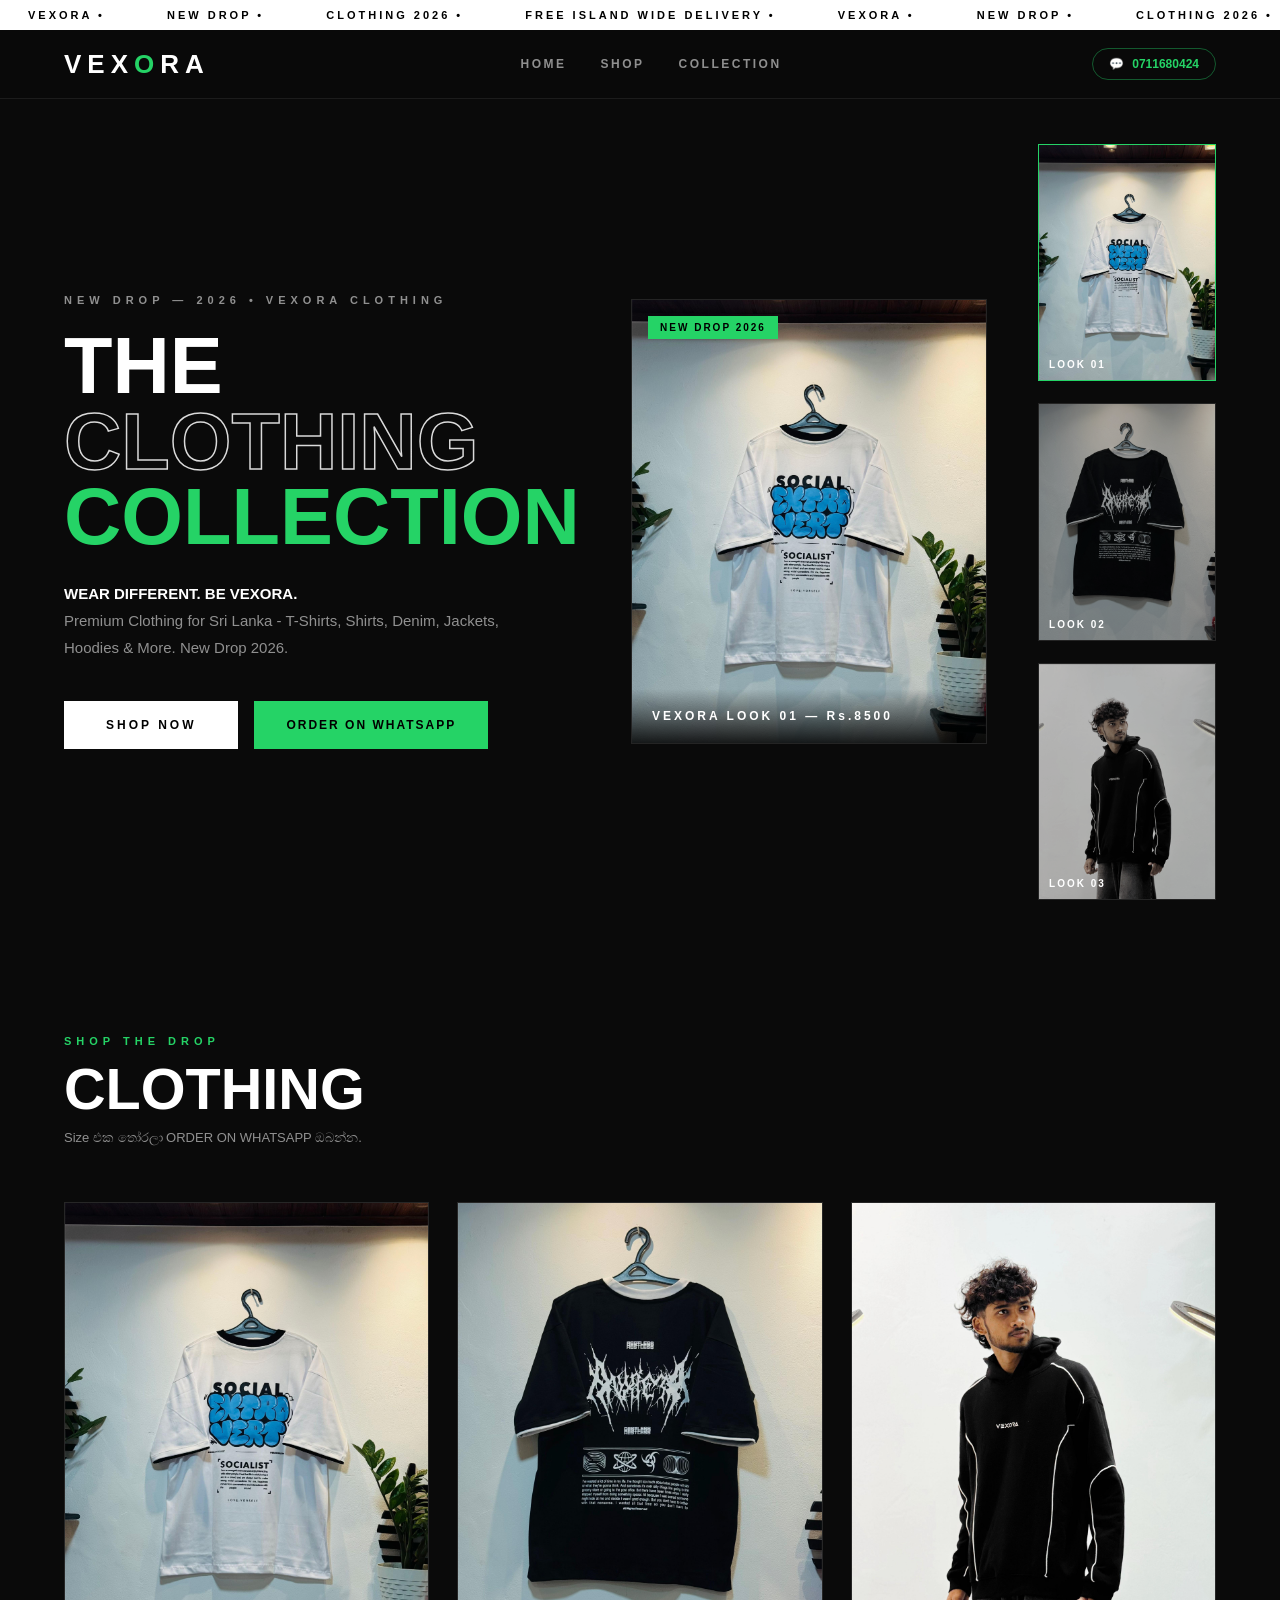
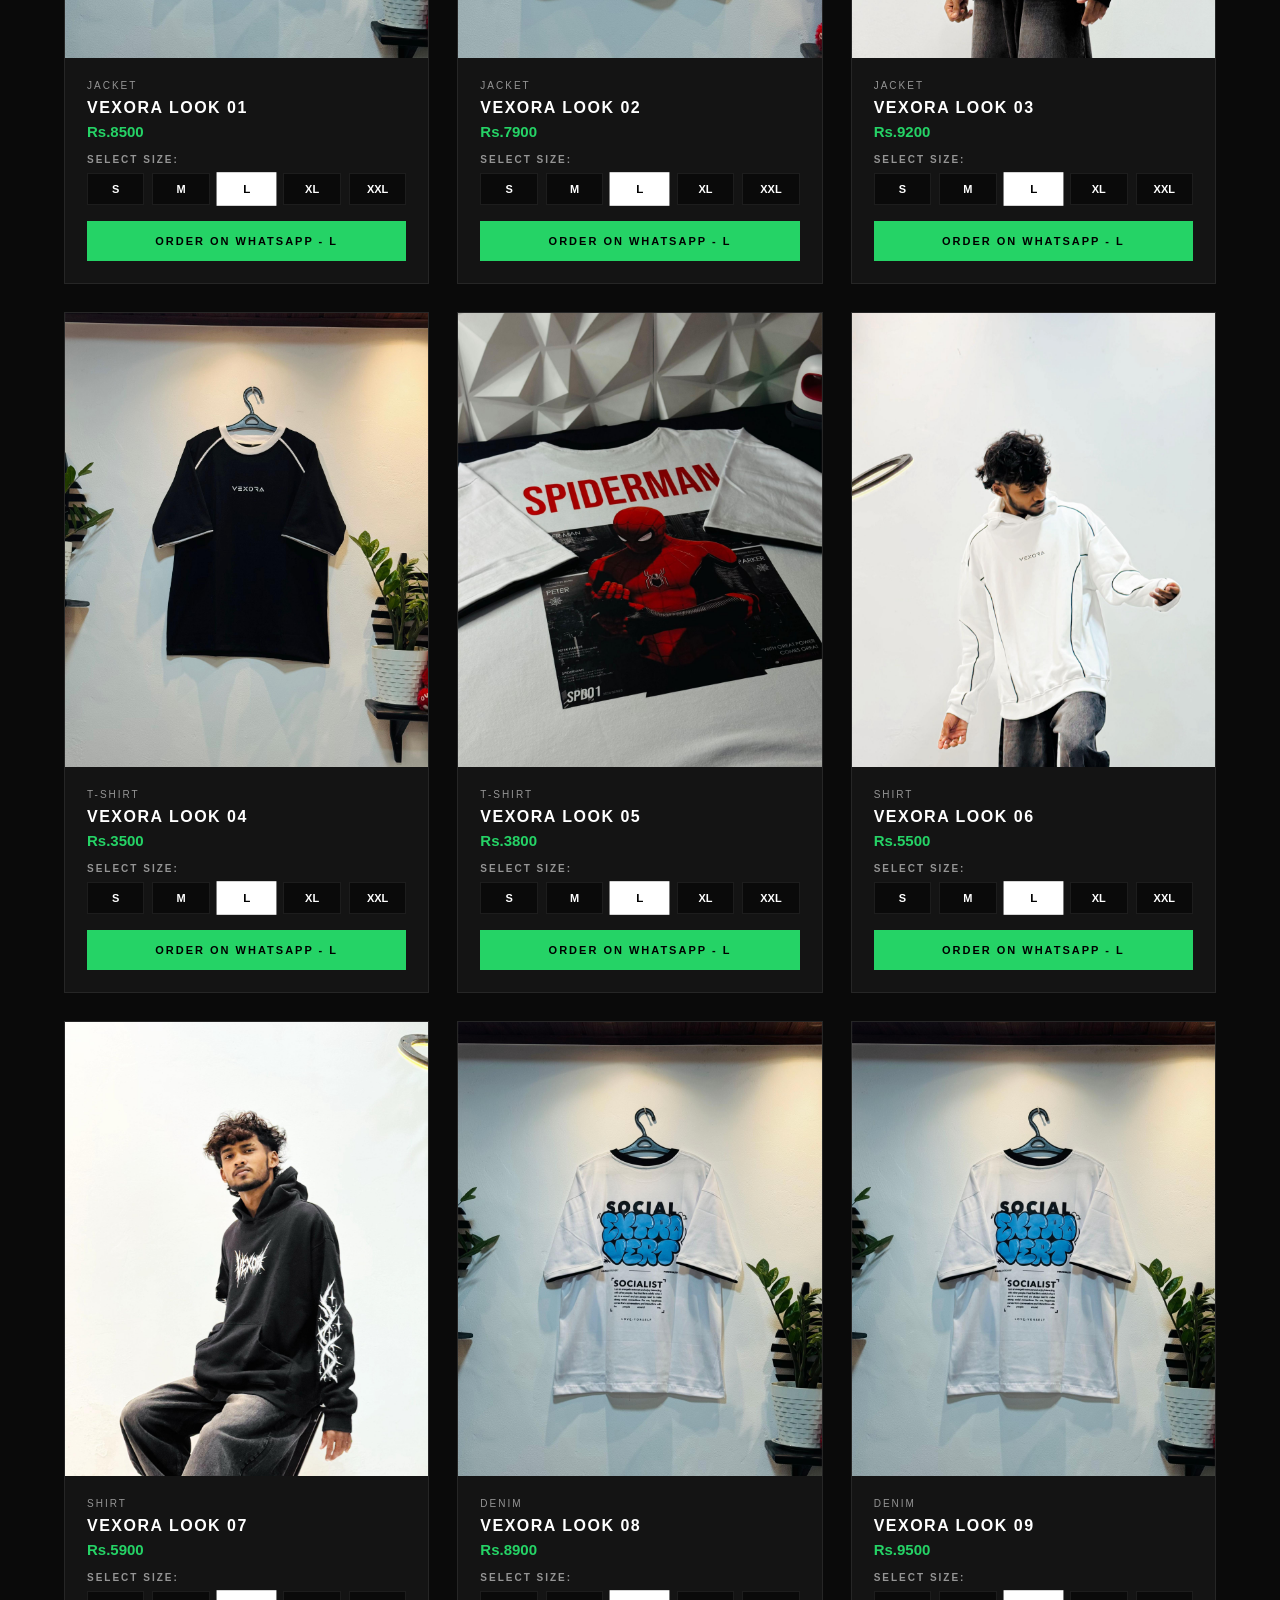
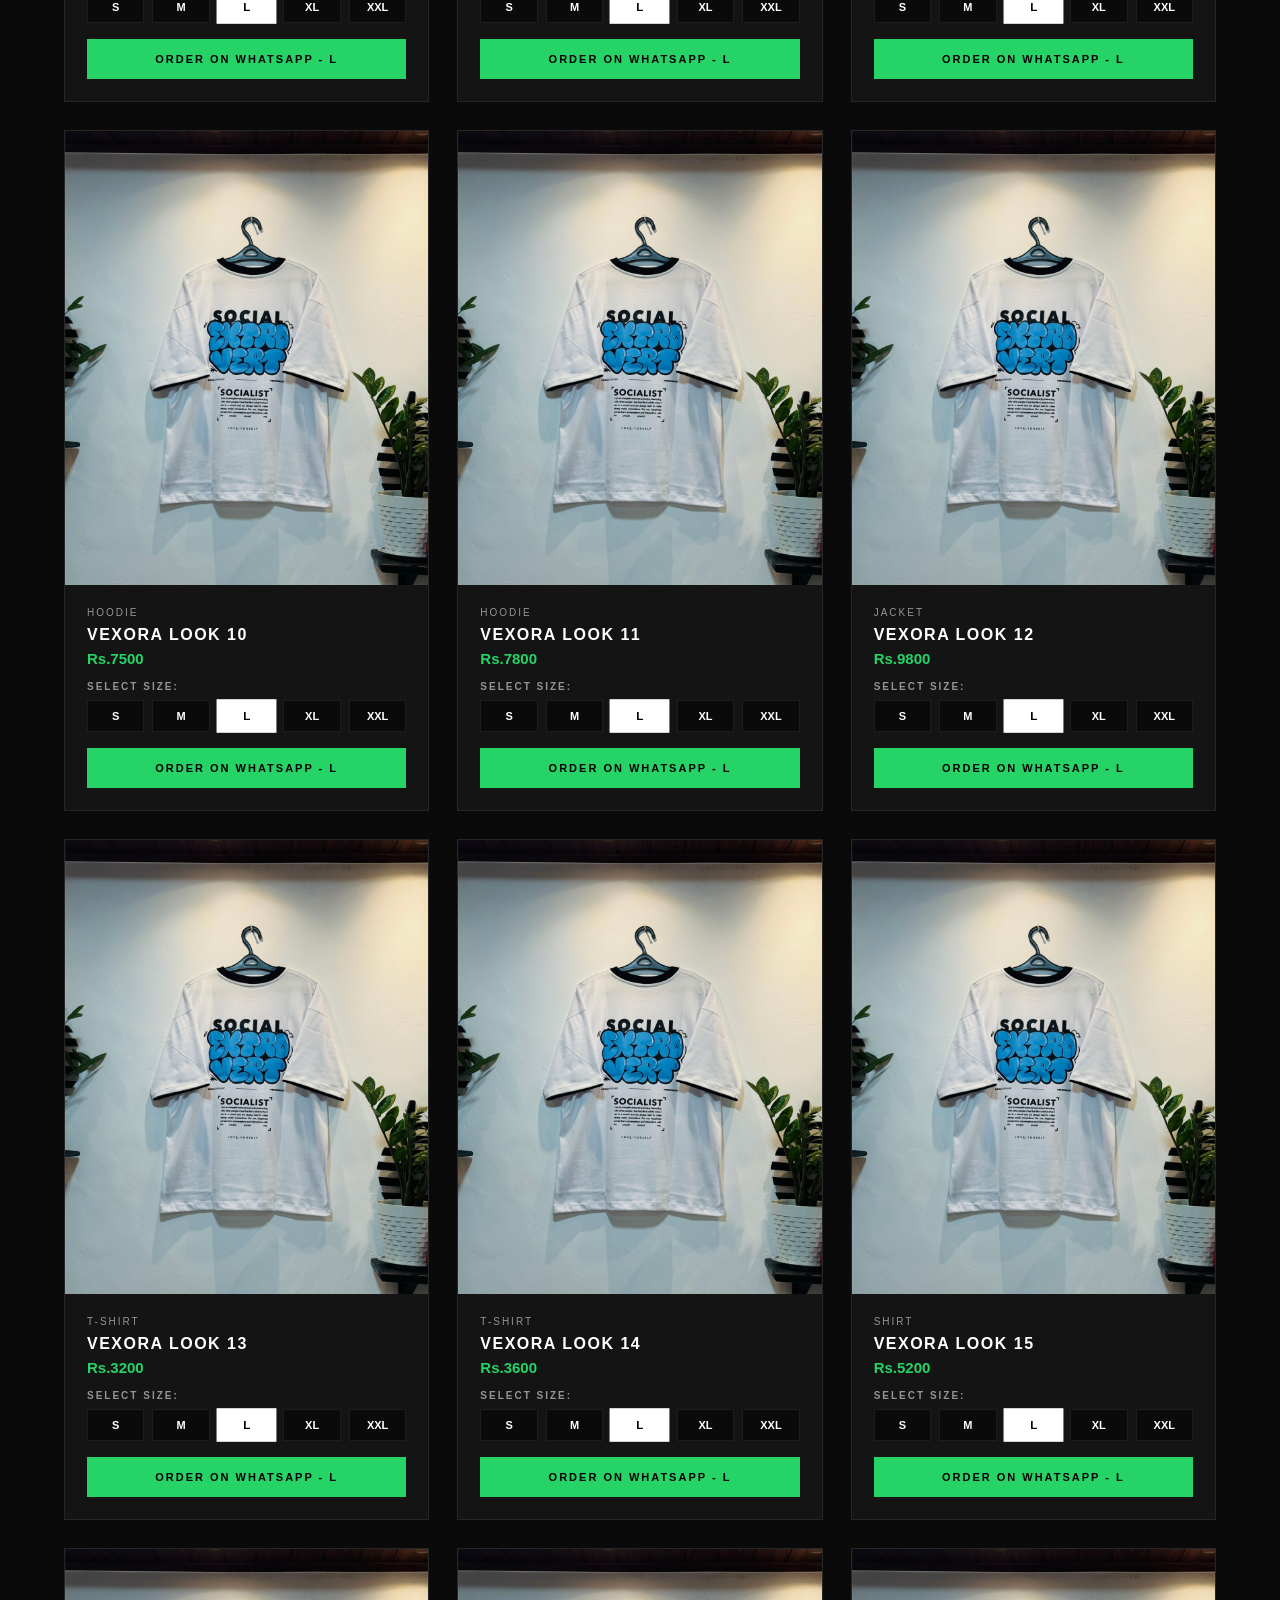
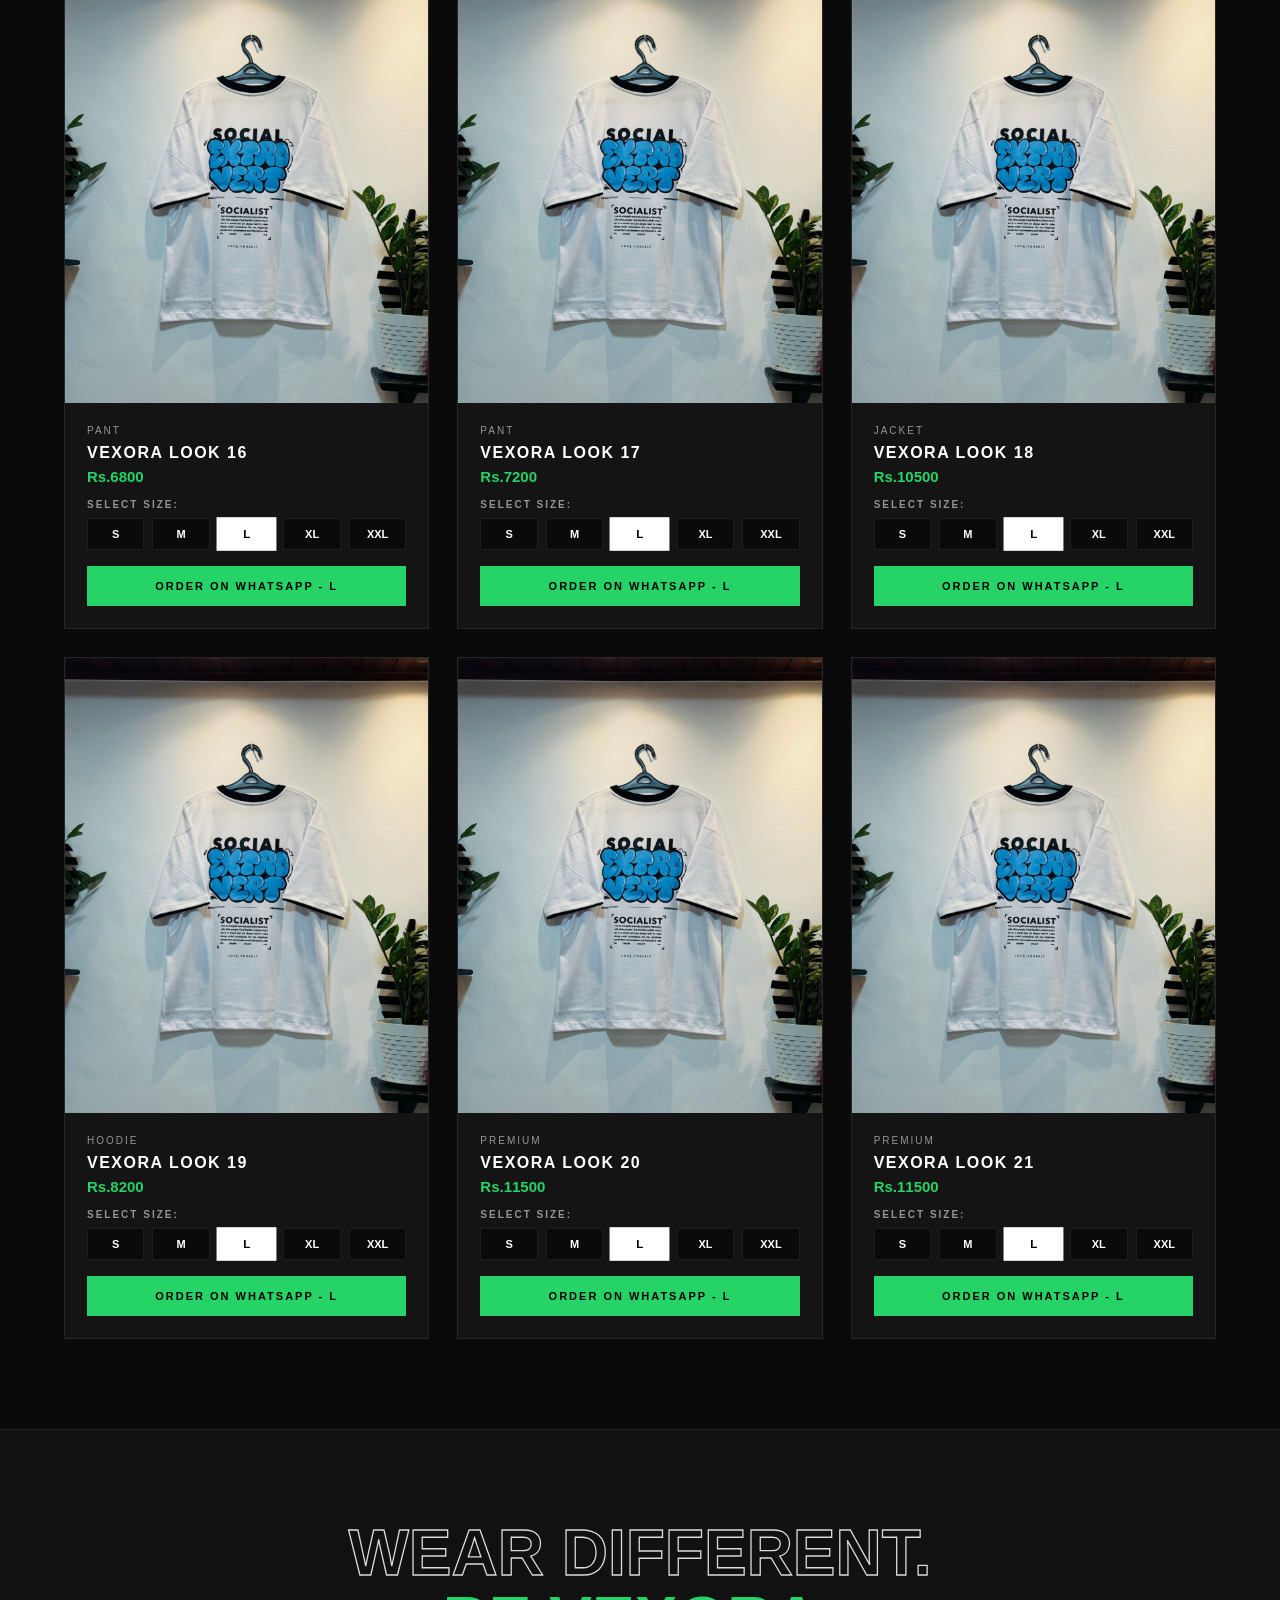
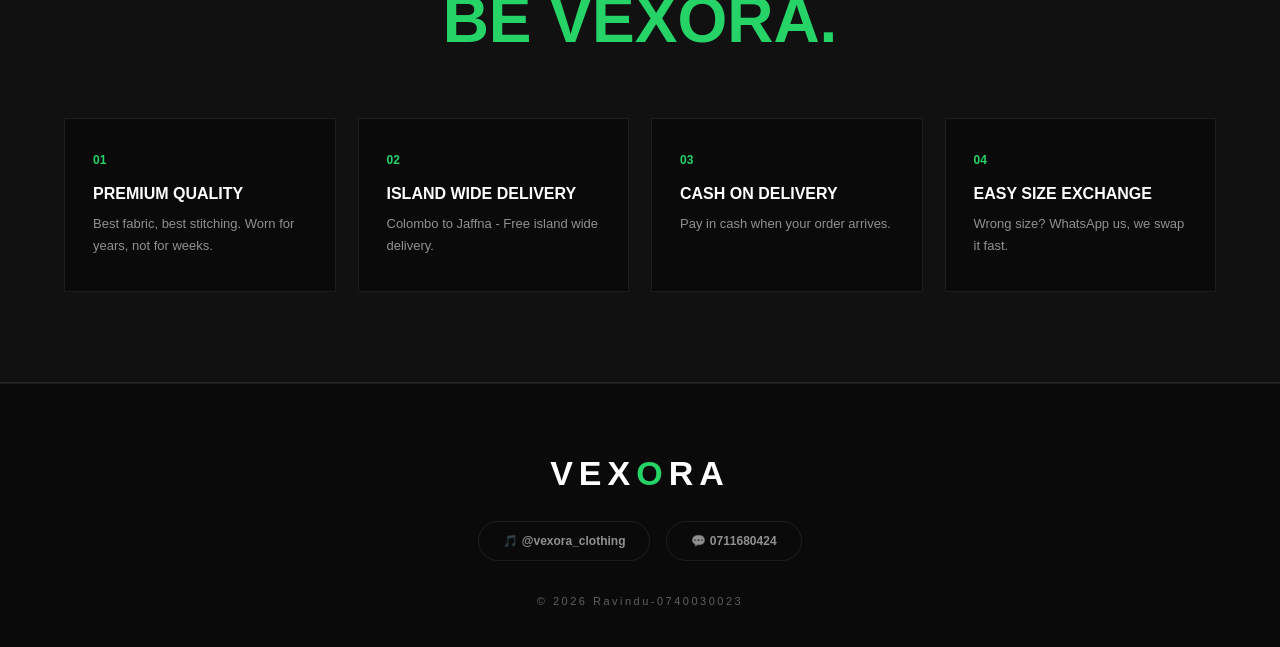
==== index.html @ c3bc8839 "Add files via upload" ====
<!DOCTYPE html>
<html lang="en">
<head>
<meta charset="UTF-8">
<meta name="viewport" content="width=device-width, initial-scale=1.0">
<title>VEXORA </title>
<style>
:root{--bg:#0a0a0a;--bg-soft:#111;--card:#141414;--line:rgba(255,255,255,.08);--text:#fff;--muted:rgba(255,255,255,.55);--green:#25D366;--ease:cubic-bezier(.22,1,.36,1);}
*{margin:0;padding:0;box-sizing:border-box}html{scroll-behavior:smooth}body{background:var(--bg);color:var(--text);font-family:Arial,sans-serif;overflow-x:hidden}
.marquee{overflow:hidden;background:#fff;color:#000;padding:9px 0;white-space:nowrap;font-size:11px;font-weight:700;letter-spacing:3px}
.marquee-track{display:inline-block;animation:marquee 22s linear infinite}.marquee-track span{margin:0 28px}
@keyframes marquee{from{transform:translateX(0)}to{transform:translateX(-50%)}}
header{position:sticky;top:0;z-index:50;display:flex;align-items:center;justify-content:space-between;gap:16px;padding:18px 5vw;background:rgba(10,10,10,.85);backdrop-filter:blur(14px);border-bottom:1px solid var(--line)}
.logo{font-size:26px;font-weight:900;letter-spacing:6px;text-decoration:none;color:#fff}.logo em{font-style:normal;color:var(--green)}
nav{display:flex;gap:34px}nav a{color:var(--muted);text-decoration:none;font-size:12px;font-weight:700;letter-spacing:2.5px}nav a:hover{color:#fff}
.header-wa{display:flex;align-items:center;gap:8px;color:var(--green);text-decoration:none;font-size:12px;font-weight:700;border:1px solid rgba(37,211,102,.4);padding:8px 16px;border-radius:100px;white-space:nowrap}.header-wa:hover{background:var(--green);color:#000}
.burger{display:none;background:none;border:none;color:#fff;font-size:24px;cursor:pointer}
.hero{display:grid;grid-template-columns:1.05fr 1.1fr .55fr;align-items:center;gap:4vw;padding:5vh 5vw}
.hero-left{animation:fadeUp 1s var(--ease) both}.hero-kicker{font-size:11px;font-weight:700;letter-spacing:5px;color:var(--muted);margin-bottom:22px}
.hero h1{font-size:clamp(44px,6.2vw,96px);font-weight:900;line-height:.95}.hero h1 .stroke{color:transparent;-webkit-text-stroke:1.5px rgba(255,255,255,.85)}.hero h1 .green{color:var(--green)}
.hero-sub{margin:26px 0 40px;font-size:15px;color:var(--muted);max-width:440px;line-height:1.8}.hero-sub strong{color:#fff}
.btn-row{display:flex;gap:16px;flex-wrap:wrap}.btn-shop{display:inline-flex;padding:17px 42px;background:#fff;color:#000;font-size:12px;font-weight:900;letter-spacing:3px;text-decoration:none;animation:glowShop 2.4s infinite}
@keyframes glowShop{0%,100%{box-shadow:0 0 22px rgba(255,255,255,.28)}50%{box-shadow:0 0 44px rgba(255,255,255,.5)}}
.btn-wa{display:inline-flex;align-items:center;justify-content:center;gap:10px;padding:17px 32px;background:var(--green);color:#000;font-size:12px;font-weight:900;letter-spacing:2px;text-decoration:none}.btn-wa:hover{transform:translateY(-3px)}
.hero-center{animation:fadeUp 1.1s var(--ease) .15s both}.hero-center .frame{position:relative;overflow:hidden;aspect-ratio:4/5;background:var(--bg-soft);border:1px solid var(--line)}
.hero-center img{width:100%;height:100%;object-fit:cover;display:block;transition:transform .8s var(--ease),opacity .3s}.hero-center:hover img{transform:scale(1.06)}
.hero-center .tag{position:absolute;top:16px;left:16px;background:var(--green);color:#000;font-size:10px;font-weight:900;letter-spacing:2px;padding:6px 12px;z-index:2}
.hero-center .name{position:absolute;bottom:0;left:0;right:0;padding:20px;font-size:12px;font-weight:700;letter-spacing:3px;background:linear-gradient(transparent,rgba(0,0,0,.85))}
.hero-thumbs{display:flex;flex-direction:column;gap:22px}.thumb{position:relative;overflow:hidden;aspect-ratio:3/4;background:var(--bg-soft);border:1px solid var(--line);cursor:pointer}.thumb img{width:100%;height:100%;object-fit:cover;filter:grayscale(.55) brightness(.75);transition:.4s}.thumb:hover img,.thumb.active img{filter:grayscale(0) brightness(1)}.thumb.active{border-color:var(--green)}.thumb span{position:absolute;bottom:10px;left:10px;font-size:10px;font-weight:700;letter-spacing:2px}
section{padding:90px 5vw}.section-head{margin-bottom:56px}.section-head .kicker{font-size:11px;font-weight:700;letter-spacing:5px;color:var(--green);margin-bottom:14px}.section-head h2{font-size:clamp(34px,4.5vw,64px);font-weight:900;line-height:1}.section-head h2 .stroke{color:transparent;-webkit-text-stroke:1.2px rgba(255,255,255,.8)}
.shop-grid{display:grid;grid-template-columns:repeat(auto-fill,minmax(280px,1fr));gap:28px}
.card{background:var(--card);border:1px solid var(--line);overflow:hidden;transition:.4s;animation:fadeUp .9s var(--ease) both}.card:hover{transform:translateY(-8px);border-color:rgba(255,255,255,.25);box-shadow:0 30px 60px rgba(0,0,0,.6)}
.card-img{overflow:hidden;aspect-ratio:4/5;background:#0d0d0d}.card-img img{width:100%;height:100%;object-fit:cover;transition:.8s}.card:hover .card-img img{transform:scale(1.12)}
.card-body{padding:22px}.card-name{font-size:16px;font-weight:800;letter-spacing:1.5px;margin-bottom:6px}.card-price{font-size:15px;color:var(--green);font-weight:800;margin-bottom:14px}.card-cat{font-size:10px;letter-spacing:2px;color:var(--muted);margin-bottom:8px}
.card .btn-wa{width:100%;padding:14px 10px;font-size:11px}
.size-label{font-size:10px;font-weight:700;letter-spacing:2px;color:var(--muted);margin-bottom:8px}.size-row{display:flex;gap:8px;margin-bottom:16px;flex-wrap:wrap}.size-btn{flex:1;min-width:42px;padding:9px 0;background:#0a0a0a;color:#fff;border:1px solid var(--line);cursor:pointer;font-size:11px;font-weight:800}.size-btn.active{background:#fff;color:#000;transform:scale(1.05)}
.why{background:var(--bg-soft);border-top:1px solid var(--line);border-bottom:1px solid var(--line);text-align:center}.why h2{font-size:clamp(36px,5vw,72px);font-weight:900;line-height:1.05;margin-bottom:64px}.why h2 .stroke{color:transparent;-webkit-text-stroke:1.3px rgba(255,255,255,.85)}.why h2 .green{color:var(--green)}
.why-grid{display:grid;grid-template-columns:repeat(auto-fit,minmax(220px,1fr));gap:22px;text-align:left}.why-item{border:1px solid var(--line);padding:34px 28px;background:var(--bg)}.why-item .num{font-size:12px;font-weight:900;color:var(--green);margin-bottom:18px;display:block}.why-item h3{font-size:16px;font-weight:800;margin-bottom:10px}.why-item p{font-size:13px;color:var(--muted);line-height:1.7}
footer{padding:70px 5vw 40px;text-align:center;border-top:1px solid var(--line)}footer .logo{font-size:34px;display:inline-block;margin-bottom:28px}.socials{display:flex;justify-content:center;gap:16px;margin-bottom:34px;flex-wrap:wrap}.socials a{display:inline-flex;gap:9px;color:var(--muted);text-decoration:none;font-size:12px;font-weight:700;border:1px solid var(--line);padding:12px 24px;border-radius:100px}.socials a:hover{color:#fff}.socials a.wa:hover{color:var(--green);border-color:var(--green)}footer .copy{color:rgba(255,255,255,.35);font-size:11px;letter-spacing:2.5px}
@keyframes fadeUp{from{opacity:0;transform:translateY(40px)}to{opacity:1;transform:translateY(0)}}
@media(max-width:1024px){.hero{grid-template-columns:1fr 1fr;grid-template-areas:"left thumbs" "center center"}.hero-left{grid-area:left}.hero-center{grid-area:center;max-width:520px;margin:0 auto;width:100%}.hero-thumbs{grid-area:thumbs}}
@media(max-width:768px){nav{display:none;position:absolute;top:100%;left:0;right:0;flex-direction:column;background:#0a0a0a;padding:10px 0}nav.open{display:flex}nav a{padding:16px 5vw;border-top:1px solid var(--line)}.burger{display:block}.header-wa span{display:none}.hero{grid-template-columns:1fr;grid-template-areas:"left" "center" "thumbs";gap:34px;padding:5vh 6vw 60px}.hero-thumbs{flex-direction:row}.thumb{flex:1}section{padding:64px 6vw}.btn-shop,.btn-wa{width:100%}}
</style>
<base target="_blank">
</head>
<body>

<div class="marquee"><div class="marquee-track" id="marqueeTrack"></div></div>

<header>
  <a class="logo" href="#home">VEX<em>O</em>RA</a>
  <nav id="mainNav"><a href="#home">HOME</a><a href="#shop">SHOP</a><a href="#collection">COLLECTION</a></nav>
  <div style="display:flex;align-items:center;gap:14px">
    <a class="header-wa" href="https://wa.me/94711680424" target="_blank">💬 <span>0711680424</span></a>
    <button class="burger" id="burger">☰</button>
  </div>
</header>

<section class="hero" id="home">
  <div class="hero-left">
    <div class="hero-kicker">NEW DROP — 2026 • VEXORA CLOTHING</div>
    <h1>THE<br><span class="stroke">CLOTHING</span><br><span class="green">COLLECTION</span></h1>
    <p class="hero-sub"><strong>WEAR DIFFERENT. BE VEXORA.</strong><br>Premium Clothing for Sri Lanka - T-Shirts, Shirts, Denim, Jackets, Hoodies & More. New Drop 2026.</p>
    <div class="btn-row"><a class="btn-shop" href="#shop">SHOP NOW</a><a class="btn-wa" href="https://wa.me/94711680424?text=Hi%20VEXORA!%20I%20want%20to%20order%20from%20VEXORA%20Clothing" target="_blank">ORDER ON WHATSAPP</a></div>
  </div>
  <div class="hero-center"><div class="frame"><span class="tag">NEW DROP 2026</span><img id="mainImg" src="jacket1.jpg"><div class="name" id="mainName">VEXORA LOOK 01 — Rs.8500</div></div></div>
  <div class="hero-thumbs">
    <div class="thumb active" data-src="jacket1.jpg" data-name="VEXORA LOOK 01 — Rs.8500"><img src="jacket1.jpg"><span>LOOK 01</span></div>
    <div class="thumb" data-src="jacket2.jpg" data-name="VEXORA LOOK 02 — Rs.7900"><img src="jacket2.jpg"><span>LOOK 02</span></div>
    <div class="thumb" data-src="jacket3.jpg" data-name="VEXORA LOOK 03 — Rs.9200"><img src="jacket3.jpg"><span>LOOK 03</span></div>
  </div>
</section>

<section id="shop">
  <div class="section-head"><div class="kicker">SHOP THE DROP</div><h2> CLOTHING <span class="stroke"></span></h2><p style="color:var(--muted);margin-top:12px;font-size:13px"> Size එක තෝරලා ORDER ON WHATSAPP ඔබන්න.</p></div>
  <div class="shop-grid" id="shopGrid"></div>
</section>

<section class="why" id="collection">
  <h2><span class="stroke">WEAR DIFFERENT.</span><br><span class="green">BE VEXORA.</span></h2>
  <div class="why-grid">
    <div class="why-item"><span class="num">01</span><h3>PREMIUM QUALITY</h3><p>Best fabric, best stitching. Worn for years, not for weeks.</p></div>
    <div class="why-item"><span class="num">02</span><h3>ISLAND WIDE DELIVERY</h3><p>Colombo to Jaffna - Free island wide delivery.</p></div>
    <div class="why-item"><span class="num">03</span><h3>CASH ON DELIVERY</h3><p>Pay in cash when your order arrives.</p></div>
    <div class="why-item"><span class="num">04</span><h3>EASY SIZE EXCHANGE</h3><p>Wrong size? WhatsApp us, we swap it fast.</p></div>
  </div>
</section>

<footer>
  <a class="logo" href="#home">VEX<em>O</em>RA</a>
  <div class="socials"><a href="https://www.tiktok.com/@vexora_clothing" target="_blank">🎵 @vexora_clothing</a><a class="wa" href="https://wa.me/94711680424" target="_blank">💬 0711680424</a></div>
  <p class="copy">© 2026 Ravindu-0740030023 </p>
</footer>

<script>
(function(){const msg="VEXORA • NEW DROP • CLOTHING 2026 • FREE ISLAND WIDE DELIVERY • ";const t=document.getElementById("marqueeTrack");t.innerHTML="<span>"+(msg+msg+msg+msg).replace(/ • /g," • </span><span>")+"</span>";})();

/* 👇 jacket1 ඉදන් jacket20 වෙනකන් - 50 ITEMS */
const PRODUCTS = [
  { name:"VEXORA Look 01", cat:"JACKET", price:"Rs.8500", img:"jacket1.jpg" },
  { name:"VEXORA Look 02", cat:"JACKET", price:"Rs.7900", img:"jacket2.jpg" },
  { name:"VEXORA Look 03", cat:"JACKET", price:"Rs.9200", img:"jacket3.jpg" },
  { name:"VEXORA Look 04", cat:"T-SHIRT", price:"Rs.3500", img:"jacket4.jpg" },
  { name:"VEXORA Look 05", cat:"T-SHIRT", price:"Rs.3800", img:"jacket5.jpg" },
  { name:"VEXORA Look 06", cat:"SHIRT", price:"Rs.5500", img:"jacket6.jpg" },
  { name:"VEXORA Look 07", cat:"SHIRT", price:"Rs.5900", img:"jacket7.jpg" },
  { name:"VEXORA Look 08", cat:"DENIM", price:"Rs.8900", img:"jacket8.jpg" },
  { name:"VEXORA Look 09", cat:"DENIM", price:"Rs.9500", img:"jacket9.jpg" },
  { name:"VEXORA Look 10", cat:"HOODIE", price:"Rs.7500", img:"jacket10.jpg" },
  { name:"VEXORA Look 11", cat:"HOODIE", price:"Rs.7800", img:"jacket11.jpg" },
  { name:"VEXORA Look 12", cat:"JACKET", price:"Rs.9800", img:"jacket12.jpg" },
  { name:"VEXORA Look 13", cat:"T-SHIRT", price:"Rs.3200", img:"jacket13.jpg" },
  { name:"VEXORA Look 14", cat:"T-SHIRT", price:"Rs.3600", img:"jacket14.jpg" },
  { name:"VEXORA Look 15", cat:"SHIRT", price:"Rs.5200", img:"jacket15.jpg" },
  { name:"VEXORA Look 16", cat:"PANT", price:"Rs.6800", img:"jacket16.jpg" },
  { name:"VEXORA Look 17", cat:"PANT", price:"Rs.7200", img:"jacket17.jpg" },
  { name:"VEXORA Look 18", cat:"JACKET", price:"Rs.10500", img:"jacket18.jpg" },
  { name:"VEXORA Look 19", cat:"HOODIE", price:"Rs.8200", img:"jacket19.jpg" },
  { name:"VEXORA Look 20", cat:"PREMIUM", price:"Rs.11500", img:"jacket20.jpg" },
   { name:"VEXORA Look 21", cat:"PREMIUM", price:"Rs.11500", img:"jacket20.jpg" },
];
const WA = "https://wa.me/94711680424";
const SIZES = ["S","M","L","XL","XXL"];

(function(){
  const grid = document.getElementById("shopGrid");
  grid.innerHTML = PRODUCTS.map(function(p,i){
    const sizeBtns = SIZES.map(function(s){ return '<button class="size-btn'+(s==="L"?" active":"")+'" data-size="'+s+'" onclick="selectSize(this,'+i+')">'+s+'</button>'; }).join("");
    const link = WA + "?text=" + encodeURIComponent("Hi VEXORA! I want to order " + p.name + " - " + p.price + " - Size L");
    return '<div class="card"><div class="card-img"><img src="'+p.img+'" alt="'+p.name+'" loading="lazy" onerror="this.src=\'jacket1.jpg\'"></div><div class="card-body"><div class="card-cat">'+p.cat+'</div><div class="card-name">'+p.name.toUpperCase()+'</div><div class="card-price">'+p.price+'</div><div class="size-label">SELECT SIZE:</div><div class="size-row">'+sizeBtns+'</div><a class="btn-wa" id="orderBtn'+i+'" href="'+link+'" target="_blank">ORDER ON WHATSAPP - L</a></div></div>';
  }).join("");
})();

function selectSize(btn,index){
  const card=btn.closest(".card");
  card.querySelectorAll(".size-btn").forEach(function(b){b.classList.remove("active")});
  btn.classList.add("active");
  const size=btn.dataset.size; const p=PRODUCTS[index];
  const ob=document.getElementById("orderBtn"+index);
  ob.href=WA+"?text="+encodeURIComponent("Hi VEXORA! I want to order "+p.name+" - "+p.price+" - Size "+size);
  ob.textContent="ORDER ON WHATSAPP - "+size;
}
(function(){
  const mainImg=document.getElementById("mainImg"), mainName=document.getElementById("mainName");
  document.querySelectorAll(".thumb").forEach(function(t){ t.addEventListener("click",function(){ document.querySelectorAll(".thumb").forEach(function(x){x.classList.remove("active")}); t.classList.add("active"); mainImg.style.opacity="0"; setTimeout(function(){ mainImg.src=t.dataset.src; mainName.textContent=t.dataset.name; setTimeout(function(){mainImg.style.opacity="1"},200); },180); }); });
})();
(function(){ const b=document.getElementById("burger"), n=document.getElementById("mainNav"); b.addEventListener("click",function(){n.classList.toggle("open")}); n.querySelectorAll("a").forEach(function(a){a.addEventListener("click",function(){n.classList.remove("open")})}); })();
</script>
</body>
</html>
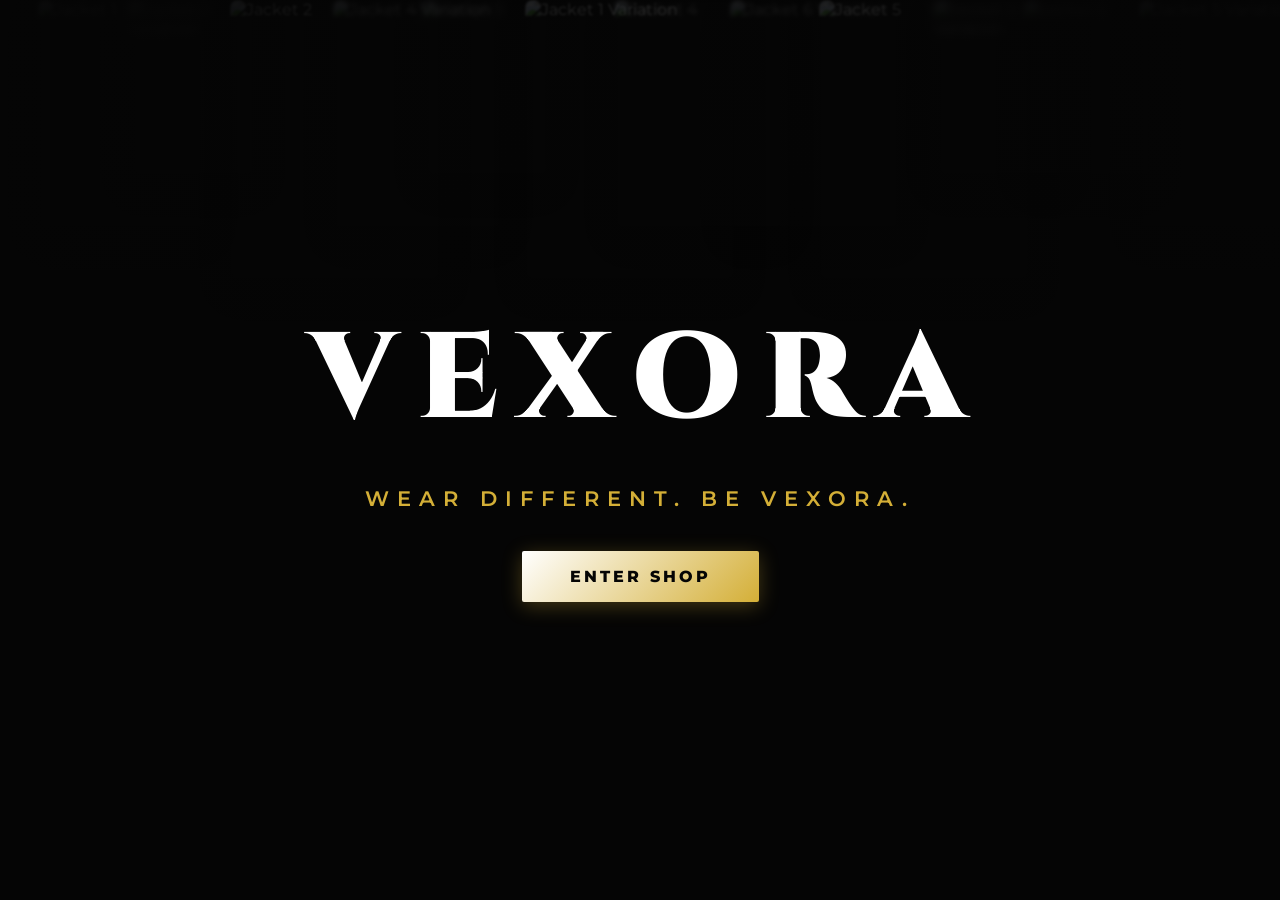
==== commit aafb2532: "Add files via upload" ====
--- a/index.html
+++ b/index.html
@@ -1,150 +1,274 @@
 <!DOCTYPE html>
 <html lang="en">
 <head>
-<meta charset="UTF-8">
-<meta name="viewport" content="width=device-width, initial-scale=1.0">
-<title>VEXORA </title>
-<style>
-:root{--bg:#0a0a0a;--bg-soft:#111;--card:#141414;--line:rgba(255,255,255,.08);--text:#fff;--muted:rgba(255,255,255,.55);--green:#25D366;--ease:cubic-bezier(.22,1,.36,1);}
-*{margin:0;padding:0;box-sizing:border-box}html{scroll-behavior:smooth}body{background:var(--bg);color:var(--text);font-family:Arial,sans-serif;overflow-x:hidden}
-.marquee{overflow:hidden;background:#fff;color:#000;padding:9px 0;white-space:nowrap;font-size:11px;font-weight:700;letter-spacing:3px}
-.marquee-track{display:inline-block;animation:marquee 22s linear infinite}.marquee-track span{margin:0 28px}
-@keyframes marquee{from{transform:translateX(0)}to{transform:translateX(-50%)}}
-header{position:sticky;top:0;z-index:50;display:flex;align-items:center;justify-content:space-between;gap:16px;padding:18px 5vw;background:rgba(10,10,10,.85);backdrop-filter:blur(14px);border-bottom:1px solid var(--line)}
-.logo{font-size:26px;font-weight:900;letter-spacing:6px;text-decoration:none;color:#fff}.logo em{font-style:normal;color:var(--green)}
-nav{display:flex;gap:34px}nav a{color:var(--muted);text-decoration:none;font-size:12px;font-weight:700;letter-spacing:2.5px}nav a:hover{color:#fff}
-.header-wa{display:flex;align-items:center;gap:8px;color:var(--green);text-decoration:none;font-size:12px;font-weight:700;border:1px solid rgba(37,211,102,.4);padding:8px 16px;border-radius:100px;white-space:nowrap}.header-wa:hover{background:var(--green);color:#000}
-.burger{display:none;background:none;border:none;color:#fff;font-size:24px;cursor:pointer}
-.hero{display:grid;grid-template-columns:1.05fr 1.1fr .55fr;align-items:center;gap:4vw;padding:5vh 5vw}
-.hero-left{animation:fadeUp 1s var(--ease) both}.hero-kicker{font-size:11px;font-weight:700;letter-spacing:5px;color:var(--muted);margin-bottom:22px}
-.hero h1{font-size:clamp(44px,6.2vw,96px);font-weight:900;line-height:.95}.hero h1 .stroke{color:transparent;-webkit-text-stroke:1.5px rgba(255,255,255,.85)}.hero h1 .green{color:var(--green)}
-.hero-sub{margin:26px 0 40px;font-size:15px;color:var(--muted);max-width:440px;line-height:1.8}.hero-sub strong{color:#fff}
-.btn-row{display:flex;gap:16px;flex-wrap:wrap}.btn-shop{display:inline-flex;padding:17px 42px;background:#fff;color:#000;font-size:12px;font-weight:900;letter-spacing:3px;text-decoration:none;animation:glowShop 2.4s infinite}
-@keyframes glowShop{0%,100%{box-shadow:0 0 22px rgba(255,255,255,.28)}50%{box-shadow:0 0 44px rgba(255,255,255,.5)}}
-.btn-wa{display:inline-flex;align-items:center;justify-content:center;gap:10px;padding:17px 32px;background:var(--green);color:#000;font-size:12px;font-weight:900;letter-spacing:2px;text-decoration:none}.btn-wa:hover{transform:translateY(-3px)}
-.hero-center{animation:fadeUp 1.1s var(--ease) .15s both}.hero-center .frame{position:relative;overflow:hidden;aspect-ratio:4/5;background:var(--bg-soft);border:1px solid var(--line)}
-.hero-center img{width:100%;height:100%;object-fit:cover;display:block;transition:transform .8s var(--ease),opacity .3s}.hero-center:hover img{transform:scale(1.06)}
-.hero-center .tag{position:absolute;top:16px;left:16px;background:var(--green);color:#000;font-size:10px;font-weight:900;letter-spacing:2px;padding:6px 12px;z-index:2}
-.hero-center .name{position:absolute;bottom:0;left:0;right:0;padding:20px;font-size:12px;font-weight:700;letter-spacing:3px;background:linear-gradient(transparent,rgba(0,0,0,.85))}
-.hero-thumbs{display:flex;flex-direction:column;gap:22px}.thumb{position:relative;overflow:hidden;aspect-ratio:3/4;background:var(--bg-soft);border:1px solid var(--line);cursor:pointer}.thumb img{width:100%;height:100%;object-fit:cover;filter:grayscale(.55) brightness(.75);transition:.4s}.thumb:hover img,.thumb.active img{filter:grayscale(0) brightness(1)}.thumb.active{border-color:var(--green)}.thumb span{position:absolute;bottom:10px;left:10px;font-size:10px;font-weight:700;letter-spacing:2px}
-section{padding:90px 5vw}.section-head{margin-bottom:56px}.section-head .kicker{font-size:11px;font-weight:700;letter-spacing:5px;color:var(--green);margin-bottom:14px}.section-head h2{font-size:clamp(34px,4.5vw,64px);font-weight:900;line-height:1}.section-head h2 .stroke{color:transparent;-webkit-text-stroke:1.2px rgba(255,255,255,.8)}
-.shop-grid{display:grid;grid-template-columns:repeat(auto-fill,minmax(280px,1fr));gap:28px}
-.card{background:var(--card);border:1px solid var(--line);overflow:hidden;transition:.4s;animation:fadeUp .9s var(--ease) both}.card:hover{transform:translateY(-8px);border-color:rgba(255,255,255,.25);box-shadow:0 30px 60px rgba(0,0,0,.6)}
-.card-img{overflow:hidden;aspect-ratio:4/5;background:#0d0d0d}.card-img img{width:100%;height:100%;object-fit:cover;transition:.8s}.card:hover .card-img img{transform:scale(1.12)}
-.card-body{padding:22px}.card-name{font-size:16px;font-weight:800;letter-spacing:1.5px;margin-bottom:6px}.card-price{font-size:15px;color:var(--green);font-weight:800;margin-bottom:14px}.card-cat{font-size:10px;letter-spacing:2px;color:var(--muted);margin-bottom:8px}
-.card .btn-wa{width:100%;padding:14px 10px;font-size:11px}
-.size-label{font-size:10px;font-weight:700;letter-spacing:2px;color:var(--muted);margin-bottom:8px}.size-row{display:flex;gap:8px;margin-bottom:16px;flex-wrap:wrap}.size-btn{flex:1;min-width:42px;padding:9px 0;background:#0a0a0a;color:#fff;border:1px solid var(--line);cursor:pointer;font-size:11px;font-weight:800}.size-btn.active{background:#fff;color:#000;transform:scale(1.05)}
-.why{background:var(--bg-soft);border-top:1px solid var(--line);border-bottom:1px solid var(--line);text-align:center}.why h2{font-size:clamp(36px,5vw,72px);font-weight:900;line-height:1.05;margin-bottom:64px}.why h2 .stroke{color:transparent;-webkit-text-stroke:1.3px rgba(255,255,255,.85)}.why h2 .green{color:var(--green)}
-.why-grid{display:grid;grid-template-columns:repeat(auto-fit,minmax(220px,1fr));gap:22px;text-align:left}.why-item{border:1px solid var(--line);padding:34px 28px;background:var(--bg)}.why-item .num{font-size:12px;font-weight:900;color:var(--green);margin-bottom:18px;display:block}.why-item h3{font-size:16px;font-weight:800;margin-bottom:10px}.why-item p{font-size:13px;color:var(--muted);line-height:1.7}
-footer{padding:70px 5vw 40px;text-align:center;border-top:1px solid var(--line)}footer .logo{font-size:34px;display:inline-block;margin-bottom:28px}.socials{display:flex;justify-content:center;gap:16px;margin-bottom:34px;flex-wrap:wrap}.socials a{display:inline-flex;gap:9px;color:var(--muted);text-decoration:none;font-size:12px;font-weight:700;border:1px solid var(--line);padding:12px 24px;border-radius:100px}.socials a:hover{color:#fff}.socials a.wa:hover{color:var(--green);border-color:var(--green)}footer .copy{color:rgba(255,255,255,.35);font-size:11px;letter-spacing:2.5px}
-@keyframes fadeUp{from{opacity:0;transform:translateY(40px)}to{opacity:1;transform:translateY(0)}}
-@media(max-width:1024px){.hero{grid-template-columns:1fr 1fr;grid-template-areas:"left thumbs" "center center"}.hero-left{grid-area:left}.hero-center{grid-area:center;max-width:520px;margin:0 auto;width:100%}.hero-thumbs{grid-area:thumbs}}
-@media(max-width:768px){nav{display:none;position:absolute;top:100%;left:0;right:0;flex-direction:column;background:#0a0a0a;padding:10px 0}nav.open{display:flex}nav a{padding:16px 5vw;border-top:1px solid var(--line)}.burger{display:block}.header-wa span{display:none}.hero{grid-template-columns:1fr;grid-template-areas:"left" "center" "thumbs";gap:34px;padding:5vh 6vw 60px}.hero-thumbs{flex-direction:row}.thumb{flex:1}section{padding:64px 6vw}.btn-shop,.btn-wa{width:100%}}
-</style>
-<base target="_blank">
+  <meta charset="UTF-8">
+  <meta name="viewport" content="width=device-width, initial-scale=1.0">
+  <title>VEXORA | Wear Different. Be Vexora.</title>
+  <link href="https://fonts.googleapis.com/css2?family=Cinzel:wght@800;900&family=Montserrat:wght@400;600;800&display=swap" rel="stylesheet">
+  <style>
+    * {
+      box-sizing: border-box;
+      margin: 0;
+      padding: 0;
+    }
+
+    body {
+      background-color: #050505;
+      color: #ffffff;
+      font-family: 'Montserrat', sans-serif;
+      height: 100vh;
+      overflow: hidden;
+      position: relative;
+    }
+
+    /* LAYER 1: Background Video */
+    .bg-video-container {
+      position: absolute;
+      top: 0;
+      left: 0;
+      width: 100%;
+      height: 100%;
+      z-index: 1;
+      overflow: hidden;
+    }
+
+    .bg-video {
+      width: 100%;
+      height: 100%;
+      object-fit: cover;
+      opacity: 0.2;
+      filter: blur(2px) contrast(1.1);
+    }
+
+    /* LAYER 2: Floating Animated Jackets (Multi-layered Depth Grid) */
+    .bg-jackets-container {
+      position: absolute;
+      top: 0;
+      left: 0;
+      width: 100%;
+      height: 100%;
+      z-index: 2;
+      pointer-events: none;
+      overflow: hidden;
+    }
+
+    .bg-jacket {
+      position: absolute;
+      object-fit: cover;
+      border-radius: 8px;
+      box-shadow: 0 10px 30px rgba(0,0,0,0.8);
+      animation: floatFall linear infinite;
+    }
+
+    /* Small/Far jackets */
+    .bg-jacket.sm {
+      width: 130px;
+      height: 180px;
+      opacity: 0.18;
+      filter: blur(4px);
+    }
+
+    /* Medium jackets */
+    .bg-jacket.md {
+      width: 170px;
+      height: 230px;
+      opacity: 0.25;
+      filter: blur(2px);
+    }
+
+    /* Large/Close jackets */
+    .bg-jacket.lg {
+      width: 210px;
+      height: 280px;
+      opacity: 0.35;
+      filter: blur(1px);
+    }
+
+    @keyframes floatFall {
+      0% {
+        transform: translateY(-300px) rotate(0deg) scale(0.85);
+      }
+      50% {
+        transform: translateY(50vh) rotate(180deg) scale(1.05);
+      }
+      100% {
+        transform: translateY(115vh) rotate(360deg) scale(0.85);
+      }
+    }
+
+    /* LAYER 3: Dark Overlay Gradient */
+    .overlay {
+      position: absolute;
+      inset: 0;
+      background: radial-gradient(circle at center, rgba(5,5,5,0.15) 0%, rgba(5,5,5,0.92) 85%);
+      z-index: 3;
+    }
+
+    /* LAYER 4: Foreground Hero Layer */
+    .hero-container {
+      position: relative;
+      z-index: 10;
+      display: flex;
+      flex-direction: column;
+      align-items: center;
+      justify-content: center;
+      height: 100vh;
+      text-align: center;
+      padding: 20px;
+    }
+
+    .title-wrapper {
+      display: flex;
+      gap: 14px;
+      margin-bottom: 24px;
+    }
+
+    /* Zoom-Spin & Golden Glow Entrance */
+    .letter {
+      font-family: 'Cinzel', serif;
+      font-size: clamp(3.5rem, 9.5vw, 9rem);
+      font-weight: 900;
+      letter-spacing: 6px;
+      color: #ffffff;
+      display: inline-block;
+      opacity: 0;
+      transform: scale(0.2) rotate(-15deg);
+      animation: dynamicEntrance 0.9s cubic-bezier(0.175, 0.885, 0.32, 1.275) forwards,
+                 goldGlow 2.5s ease-in-out infinite alternate 2s;
+    }
+
+    /* Staggered Timings for V-E-X-O-R-A */
+    .letter:nth-child(1) { animation-delay: 0.15s, 2.0s; }
+    .letter:nth-child(2) { animation-delay: 0.30s, 2.15s; }
+    .letter:nth-child(3) { animation-delay: 0.45s, 2.30s; }
+    .letter:nth-child(4) { animation-delay: 0.60s, 2.45s; }
+    .letter:nth-child(5) { animation-delay: 0.75s, 2.60s; }
+    .letter:nth-child(6) { animation-delay: 0.90s, 2.75s; }
+
+    @keyframes dynamicEntrance {
+      0% {
+        opacity: 0;
+        transform: scale(0.1) translateY(-100px) rotate(-20deg);
+        filter: blur(10px);
+      }
+      70% {
+        opacity: 1;
+        transform: scale(1.15) translateY(10px) rotate(3deg);
+        filter: blur(0px);
+      }
+      100% {
+        opacity: 1;
+        transform: scale(1) translateY(0) rotate(0deg);
+        filter: blur(0px);
+      }
+    }
+
+    @keyframes goldGlow {
+      0% {
+        text-shadow: 0 0 10px rgba(255, 255, 255, 0.3), 0 0 20px rgba(212, 175, 55, 0.2);
+      }
+      50% {
+        text-shadow: 0 0 25px rgba(255, 255, 255, 0.9), 0 0 45px rgba(212, 175, 55, 0.8), 0 0 70px rgba(212, 175, 55, 0.5);
+      }
+      100% {
+        text-shadow: 0 0 15px rgba(255, 255, 255, 0.5), 0 0 30px rgba(212, 175, 55, 0.4);
+      }
+    }
+
+    /* Tagline */
+    .tagline {
+      font-size: clamp(0.9rem, 2.2vw, 1.3rem);
+      font-weight: 600;
+      letter-spacing: 8px;
+      color: #d4af37;
+      margin-bottom: 40px;
+      text-transform: uppercase;
+      opacity: 0;
+      animation: slideUp 1s ease forwards 1.7s;
+    }
+
+    /* Shop Button */
+    .shop-btn {
+      display: inline-block;
+      padding: 16px 48px;
+      font-size: 1rem;
+      font-weight: 800;
+      letter-spacing: 3px;
+      color: #050505;
+      background: linear-gradient(135deg, #ffffff 0%, #d4af37 100%);
+      border: none;
+      border-radius: 2px;
+      text-decoration: none;
+      text-transform: uppercase;
+      cursor: pointer;
+      opacity: 0;
+      transition: all 0.3s ease;
+      animation: slideUp 1s ease forwards 1.9s;
+      box-shadow: 0 4px 20px rgba(212, 175, 55, 0.3);
+    }
+
+    .shop-btn:hover {
+      transform: translateY(-3px) scale(1.04);
+      box-shadow: 0 8px 35px rgba(212, 175, 55, 0.6);
+    }
+
+    @keyframes slideUp {
+      from {
+        opacity: 0;
+        transform: translateY(30px);
+      }
+      to {
+        opacity: 1;
+        transform: translateY(0);
+      }
+    }
+  </style>
 </head>
 <body>
 
-<div class="marquee"><div class="marquee-track" id="marqueeTrack"></div></div>
-
-<header>
-  <a class="logo" href="#home">VEX<em>O</em>RA</a>
-  <nav id="mainNav"><a href="#home">HOME</a><a href="#shop">SHOP</a><a href="#collection">COLLECTION</a></nav>
-  <div style="display:flex;align-items:center;gap:14px">
-    <a class="header-wa" href="https://wa.me/94711680424" target="_blank">💬 <span>0711680424</span></a>
-    <button class="burger" id="burger">☰</button>
+  <!-- Layer 1: Background Video -->
+  <div class="bg-video-container">
+    <video class="bg-video" autoplay loop muted playsinline>
+      <source src="fashion_bg.mp4" type="video/mp4">
+    </video>
   </div>
-</header>
-
-<section class="hero" id="home">
-  <div class="hero-left">
-    <div class="hero-kicker">NEW DROP — 2026 • VEXORA CLOTHING</div>
-    <h1>THE<br><span class="stroke">CLOTHING</span><br><span class="green">COLLECTION</span></h1>
-    <p class="hero-sub"><strong>WEAR DIFFERENT. BE VEXORA.</strong><br>Premium Clothing for Sri Lanka - T-Shirts, Shirts, Denim, Jackets, Hoodies & More. New Drop 2026.</p>
-    <div class="btn-row"><a class="btn-shop" href="#shop">SHOP NOW</a><a class="btn-wa" href="https://wa.me/94711680424?text=Hi%20VEXORA!%20I%20want%20to%20order%20from%20VEXORA%20Clothing" target="_blank">ORDER ON WHATSAPP</a></div>
+
+  <!-- Layer 2: Floating Animated Jackets (12 Cards with Depth Effects) -->
+  <div class="bg-jackets-container">
+    <!-- Row 1 Stream -->
+    <img src="C:\Users\MAC COM\Desktop\vexora\jacket1.jpg" class="bg-jacket md" style="left: 3%;  animation-duration: 11s; animation-delay: 0s;" alt="Jacket 1">
+    <img src="C:\Users\MAC COM\Desktop\vexora\jacket1.jpg" class="bg-jacket lg" style="left: 18%; animation-duration: 15s; animation-delay: 2.2s;" alt="Jacket 2">
+    <img src="C:\Users\MAC COM\Desktop\vexora\jacket3.jpg" class="bg-jacket sm" style="left: 33%; animation-duration: 12s; animation-delay: 0.8s;" alt="Jacket 3">
+    <img src="C:\Users\MAC COM\Desktop\vexora\jacket1.jpg" class="bg-jacket md" style="left: 48%; animation-duration: 16s; animation-delay: 3.1s;" alt="Jacket 4">
+    <img src="C:\Users\MAC COM\Desktop\vexora\jacket2.jpg" class="bg-jacket lg" style="left: 64%; animation-duration: 13s; animation-delay: 1.2s;" alt="Jacket 5">
+    <img src="C:\Users\MAC COM\Desktop\vexora\jacket2.jpg" class="bg-jacket sm" style="left: 80%; animation-duration: 14s; animation-delay: 2.7s;" alt="Jacket 6">
+    
+    <!-- Row 2 Stream (Layering fillers) -->
+    <img src="C:\Users\MAC COM\Desktop\vexora\jacket2.jpg"class="bg-jacket sm" style="left: 10%; animation-duration: 17s; animation-delay: 5s;" alt="Jacket 2 Variation">
+    <img src="C:\Users\MAC COM\Desktop\vexora\jacket1.jpg" class="bg-jacket md" style="left: 26%; animation-duration: 13s; animation-delay: 6.5s;" alt="Jacket 4 Variation">
+    <img src="C:\Users\MAC COM\Desktop\vexora\jacket5.jpg" class="bg-jacket lg" style="left: 41%; animation-duration: 18s; animation-delay: 4.2s;" alt="Jacket 1 Variation">
+    <img src="C:\Users\MAC COM\Desktop\vexora\jacket3.jpg" class="bg-jacket md" style="left: 57%; animation-duration: 11s; animation-delay: 5.8s;" alt="Jacket 6 Variation">
+    <img src="C:\Users\MAC COM\Desktop\vexora\jacket2.jpg" class="bg-jacket sm" style="left: 73%; animation-duration: 15s; animation-delay: 7s;" alt="Jacket 3 Variation">
+    <img src="C:\Users\MAC COM\Desktop\vexora\jacket1.jpg" class="bg-jacket md" style="left: 89%; animation-duration: 12s; animation-delay: 4.8s;" alt="Jacket 5 Variation">
   </div>
-  <div class="hero-center"><div class="frame"><span class="tag">NEW DROP 2026</span><img id="mainImg" src="jacket1.jpg"><div class="name" id="mainName">VEXORA LOOK 01 — Rs.8500</div></div></div>
-  <div class="hero-thumbs">
-    <div class="thumb active" data-src="jacket1.jpg" data-name="VEXORA LOOK 01 — Rs.8500"><img src="jacket1.jpg"><span>LOOK 01</span></div>
-    <div class="thumb" data-src="jacket2.jpg" data-name="VEXORA LOOK 02 — Rs.7900"><img src="jacket2.jpg"><span>LOOK 02</span></div>
-    <div class="thumb" data-src="jacket3.jpg" data-name="VEXORA LOOK 03 — Rs.9200"><img src="jacket3.jpg"><span>LOOK 03</span></div>
-  </div>
-</section>
-
-<section id="shop">
-  <div class="section-head"><div class="kicker">SHOP THE DROP</div><h2> CLOTHING <span class="stroke"></span></h2><p style="color:var(--muted);margin-top:12px;font-size:13px"> Size එක තෝරලා ORDER ON WHATSAPP ඔබන්න.</p></div>
-  <div class="shop-grid" id="shopGrid"></div>
-</section>
-
-<section class="why" id="collection">
-  <h2><span class="stroke">WEAR DIFFERENT.</span><br><span class="green">BE VEXORA.</span></h2>
-  <div class="why-grid">
-    <div class="why-item"><span class="num">01</span><h3>PREMIUM QUALITY</h3><p>Best fabric, best stitching. Worn for years, not for weeks.</p></div>
-    <div class="why-item"><span class="num">02</span><h3>ISLAND WIDE DELIVERY</h3><p>Colombo to Jaffna - Free island wide delivery.</p></div>
-    <div class="why-item"><span class="num">03</span><h3>CASH ON DELIVERY</h3><p>Pay in cash when your order arrives.</p></div>
-    <div class="why-item"><span class="num">04</span><h3>EASY SIZE EXCHANGE</h3><p>Wrong size? WhatsApp us, we swap it fast.</p></div>
-  </div>
-</section>
-
-<footer>
-  <a class="logo" href="#home">VEX<em>O</em>RA</a>
-  <div class="socials"><a href="https://www.tiktok.com/@vexora_clothing" target="_blank">🎵 @vexora_clothing</a><a class="wa" href="https://wa.me/94711680424" target="_blank">💬 0711680424</a></div>
-  <p class="copy">© 2026 Ravindu-0740030023 </p>
-</footer>
-
-<script>
-(function(){const msg="VEXORA • NEW DROP • CLOTHING 2026 • FREE ISLAND WIDE DELIVERY • ";const t=document.getElementById("marqueeTrack");t.innerHTML="<span>"+(msg+msg+msg+msg).replace(/ • /g," • </span><span>")+"</span>";})();
-
-/* 👇 jacket1 ඉදන් jacket20 වෙනකන් - 50 ITEMS */
-const PRODUCTS = [
-  { name:"VEXORA Look 01", cat:"JACKET", price:"Rs.8500", img:"jacket1.jpg" },
-  { name:"VEXORA Look 02", cat:"JACKET", price:"Rs.7900", img:"jacket2.jpg" },
-  { name:"VEXORA Look 03", cat:"JACKET", price:"Rs.9200", img:"jacket3.jpg" },
-  { name:"VEXORA Look 04", cat:"T-SHIRT", price:"Rs.3500", img:"jacket4.jpg" },
-  { name:"VEXORA Look 05", cat:"T-SHIRT", price:"Rs.3800", img:"jacket5.jpg" },
-  { name:"VEXORA Look 06", cat:"SHIRT", price:"Rs.5500", img:"jacket6.jpg" },
-  { name:"VEXORA Look 07", cat:"SHIRT", price:"Rs.5900", img:"jacket7.jpg" },
-  { name:"VEXORA Look 08", cat:"DENIM", price:"Rs.8900", img:"jacket8.jpg" },
-  { name:"VEXORA Look 09", cat:"DENIM", price:"Rs.9500", img:"jacket9.jpg" },
-  { name:"VEXORA Look 10", cat:"HOODIE", price:"Rs.7500", img:"jacket10.jpg" },
-  { name:"VEXORA Look 11", cat:"HOODIE", price:"Rs.7800", img:"jacket11.jpg" },
-  { name:"VEXORA Look 12", cat:"JACKET", price:"Rs.9800", img:"jacket12.jpg" },
-  { name:"VEXORA Look 13", cat:"T-SHIRT", price:"Rs.3200", img:"jacket13.jpg" },
-  { name:"VEXORA Look 14", cat:"T-SHIRT", price:"Rs.3600", img:"jacket14.jpg" },
-  { name:"VEXORA Look 15", cat:"SHIRT", price:"Rs.5200", img:"jacket15.jpg" },
-  { name:"VEXORA Look 16", cat:"PANT", price:"Rs.6800", img:"jacket16.jpg" },
-  { name:"VEXORA Look 17", cat:"PANT", price:"Rs.7200", img:"jacket17.jpg" },
-  { name:"VEXORA Look 18", cat:"JACKET", price:"Rs.10500", img:"jacket18.jpg" },
-  { name:"VEXORA Look 19", cat:"HOODIE", price:"Rs.8200", img:"jacket19.jpg" },
-  { name:"VEXORA Look 20", cat:"PREMIUM", price:"Rs.11500", img:"jacket20.jpg" },
-   { name:"VEXORA Look 21", cat:"PREMIUM", price:"Rs.11500", img:"jacket20.jpg" },
-];
-const WA = "https://wa.me/94711680424";
-const SIZES = ["S","M","L","XL","XXL"];
-
-(function(){
-  const grid = document.getElementById("shopGrid");
-  grid.innerHTML = PRODUCTS.map(function(p,i){
-    const sizeBtns = SIZES.map(function(s){ return '<button class="size-btn'+(s==="L"?" active":"")+'" data-size="'+s+'" onclick="selectSize(this,'+i+')">'+s+'</button>'; }).join("");
-    const link = WA + "?text=" + encodeURIComponent("Hi VEXORA! I want to order " + p.name + " - " + p.price + " - Size L");
-    return '<div class="card"><div class="card-img"><img src="'+p.img+'" alt="'+p.name+'" loading="lazy" onerror="this.src=\'jacket1.jpg\'"></div><div class="card-body"><div class="card-cat">'+p.cat+'</div><div class="card-name">'+p.name.toUpperCase()+'</div><div class="card-price">'+p.price+'</div><div class="size-label">SELECT SIZE:</div><div class="size-row">'+sizeBtns+'</div><a class="btn-wa" id="orderBtn'+i+'" href="'+link+'" target="_blank">ORDER ON WHATSAPP - L</a></div></div>';
-  }).join("");
-})();
-
-function selectSize(btn,index){
-  const card=btn.closest(".card");
-  card.querySelectorAll(".size-btn").forEach(function(b){b.classList.remove("active")});
-  btn.classList.add("active");
-  const size=btn.dataset.size; const p=PRODUCTS[index];
-  const ob=document.getElementById("orderBtn"+index);
-  ob.href=WA+"?text="+encodeURIComponent("Hi VEXORA! I want to order "+p.name+" - "+p.price+" - Size "+size);
-  ob.textContent="ORDER ON WHATSAPP - "+size;
-}
-(function(){
-  const mainImg=document.getElementById("mainImg"), mainName=document.getElementById("mainName");
-  document.querySelectorAll(".thumb").forEach(function(t){ t.addEventListener("click",function(){ document.querySelectorAll(".thumb").forEach(function(x){x.classList.remove("active")}); t.classList.add("active"); mainImg.style.opacity="0"; setTimeout(function(){ mainImg.src=t.dataset.src; mainName.textContent=t.dataset.name; setTimeout(function(){mainImg.style.opacity="1"},200); },180); }); });
-})();
-(function(){ const b=document.getElementById("burger"), n=document.getElementById("mainNav"); b.addEventListener("click",function(){n.classList.toggle("open")}); n.querySelectorAll("a").forEach(function(a){a.addEventListener("click",function(){n.classList.remove("open")})}); })();
-</script>
+
+  <!-- Layer 3: Dark Overlay -->
+  <div class="overlay"></div>
+
+  <!-- Layer 4: Hero Content -->
+  <main class="hero-container">
+    <div class="title-wrapper">
+      <span class="letter">V</span>
+      <span class="letter">E</span>
+      <span class="letter">X</span>
+      <span class="letter">O</span>
+      <span class="letter">R</span>
+      <span class="letter">A</span>
+    </div>
+
+    <p class="tagline">WEAR DIFFERENT. BE VEXORA.</p>
+    <a href="C:\Users\MAC COM\Desktop\vexora\shop.html.html" class="shop-btn">ENTER SHOP</a>
+  </main>
+
 </body>
 </html>
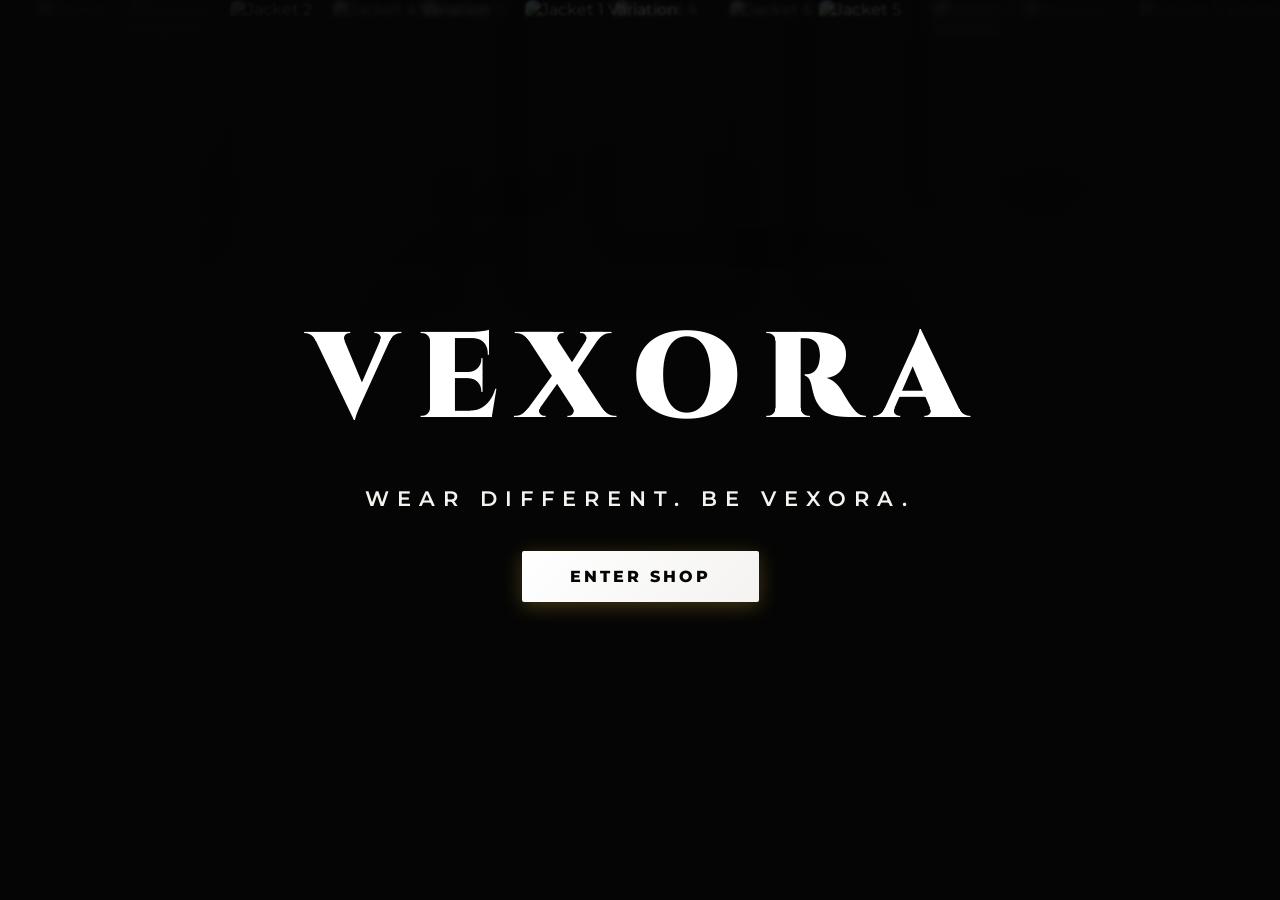
==== commit a3dc997e: "Add files via upload" ====
--- a/index.html
+++ b/index.html
@@ -138,17 +138,17 @@
     }
 
     /* Staggered Timings for V-E-X-O-R-A */
-    .letter:nth-child(1) { animation-delay: 0.15s, 2.0s; }
-    .letter:nth-child(2) { animation-delay: 0.30s, 2.15s; }
-    .letter:nth-child(3) { animation-delay: 0.45s, 2.30s; }
-    .letter:nth-child(4) { animation-delay: 0.60s, 2.45s; }
-    .letter:nth-child(5) { animation-delay: 0.75s, 2.60s; }
-    .letter:nth-child(6) { animation-delay: 0.90s, 2.75s; }
+    .letter:nth-child(1) { animation-delay: 0.5s, 1s; }
+    .letter:nth-child(2) { animation-delay: 0.5s, 1s; }
+    .letter:nth-child(3) { animation-delay: 0.5s, 1s; }
+    .letter:nth-child(4) { animation-delay: 0.5s, 1s; }
+    .letter:nth-child(5) { animation-delay: 0.5s, 1s; }
+    .letter:nth-child(6) { animation-delay: 0.5s, 1s; }
 
     @keyframes dynamicEntrance {
       0% {
         opacity: 0;
-        transform: scale(0.1) translateY(-100px) rotate(-20deg);
+        transform: scale(0.1) translatex(-100px) rotate(-20deg);
         filter: blur(10px);
       }
       70% {
@@ -165,13 +165,13 @@
 
     @keyframes goldGlow {
       0% {
-        text-shadow: 0 0 10px rgba(255, 255, 255, 0.3), 0 0 20px rgba(212, 175, 55, 0.2);
+        text-shadow: 0 0 10px rgba(255, 255, 255, 0.3), 0 0 20px rgba(247, 244, 234, 0.2);
       }
       50% {
-        text-shadow: 0 0 25px rgba(255, 255, 255, 0.9), 0 0 45px rgba(212, 175, 55, 0.8), 0 0 70px rgba(212, 175, 55, 0.5);
+        text-shadow: 0 0 25px rgba(255, 255, 255, 0.9), 0 0 45px rgba(246, 245, 240, 0.8), 0 0 70px rgba(212, 175, 55, 0.5);
       }
       100% {
-        text-shadow: 0 0 15px rgba(255, 255, 255, 0.5), 0 0 30px rgba(212, 175, 55, 0.4);
+        text-shadow: 0 0 15px rgba(255, 255, 255, 0.5), 0 0 30px rgba(234, 233, 229, 0.4);
       }
     }
 
@@ -180,7 +180,7 @@
       font-size: clamp(0.9rem, 2.2vw, 1.3rem);
       font-weight: 600;
       letter-spacing: 8px;
-      color: #d4af37;
+      color: #f5f3ee;
       margin-bottom: 40px;
       text-transform: uppercase;
       opacity: 0;
@@ -195,7 +195,7 @@
       font-weight: 800;
       letter-spacing: 3px;
       color: #050505;
-      background: linear-gradient(135deg, #ffffff 0%, #d4af37 100%);
+      background: linear-gradient(135deg, #ffffff 0%, #f4f3f1 100%);
       border: none;
       border-radius: 2px;
       text-decoration: none;
@@ -209,7 +209,7 @@
 
     .shop-btn:hover {
       transform: translateY(-3px) scale(1.04);
-      box-shadow: 0 8px 35px rgba(212, 175, 55, 0.6);
+      box-shadow: 0 8px 35px rgba(239, 238, 234, 0.6);
     }
 
     @keyframes slideUp {
@@ -267,7 +267,7 @@
     </div>
 
     <p class="tagline">WEAR DIFFERENT. BE VEXORA.</p>
-    <a href="C:\Users\MAC COM\Desktop\vexora\shop.html.html" class="shop-btn">ENTER SHOP</a>
+    <a href="C:\Users\MAC COM\Desktop\vexora\shop.html" class="shop-btn">ENTER SHOP</a>
   </main>
 
 </body>
